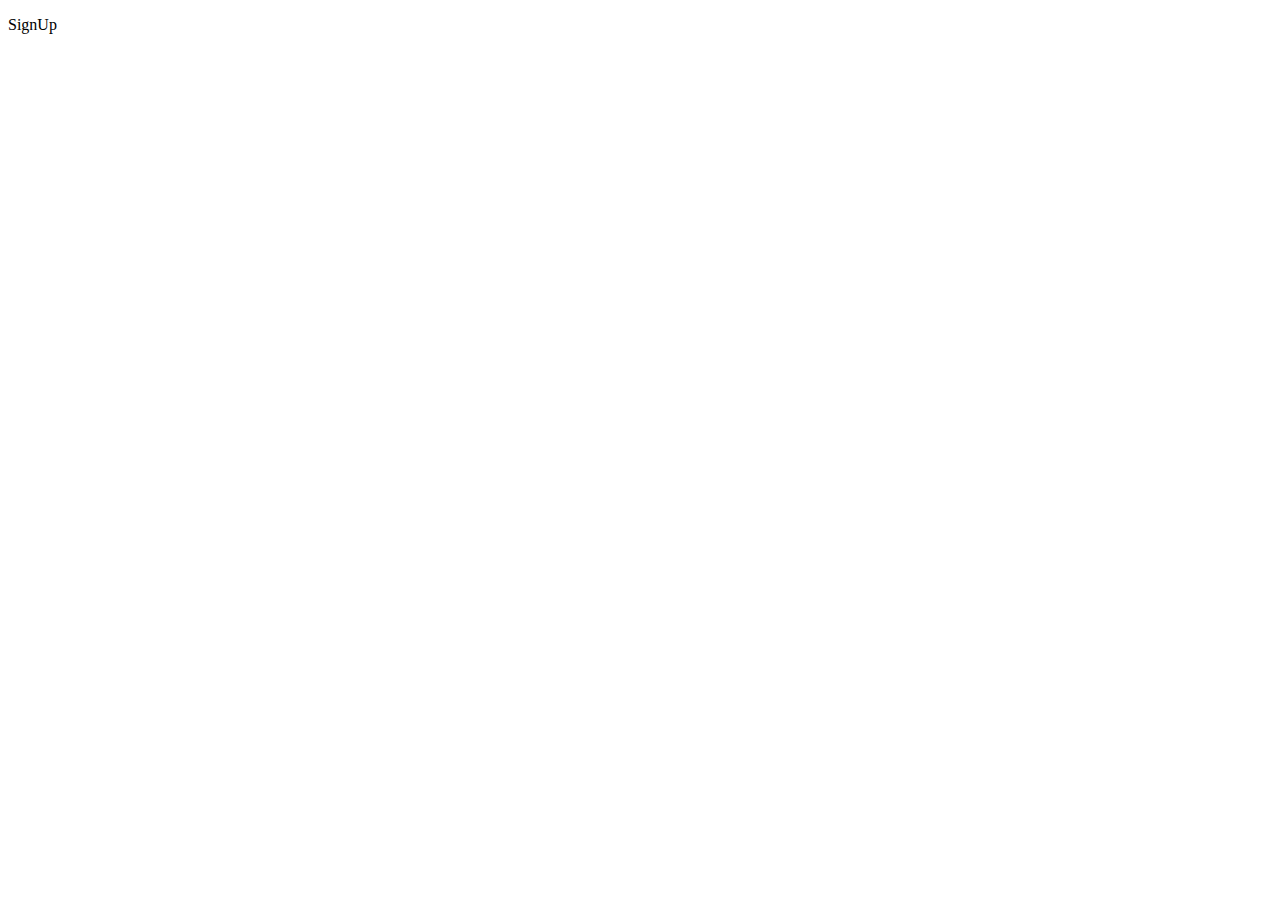
==== SignUp.html @ 64c42365 "investment" ====
<!DOCTYPE html>
<html lang="en">
<head>
    <meta charset="UTF-8">
    <meta name="viewport" content="width=device-width, initial-scale=1.0">
    <title>Sign Up</title>
    <link rel="stylesheet" href="SignIn.css">
    <link rel="icon" href="image/investerlogo.png">
</head>
<body>
    <p>SignUp</p>
</body>
</html>
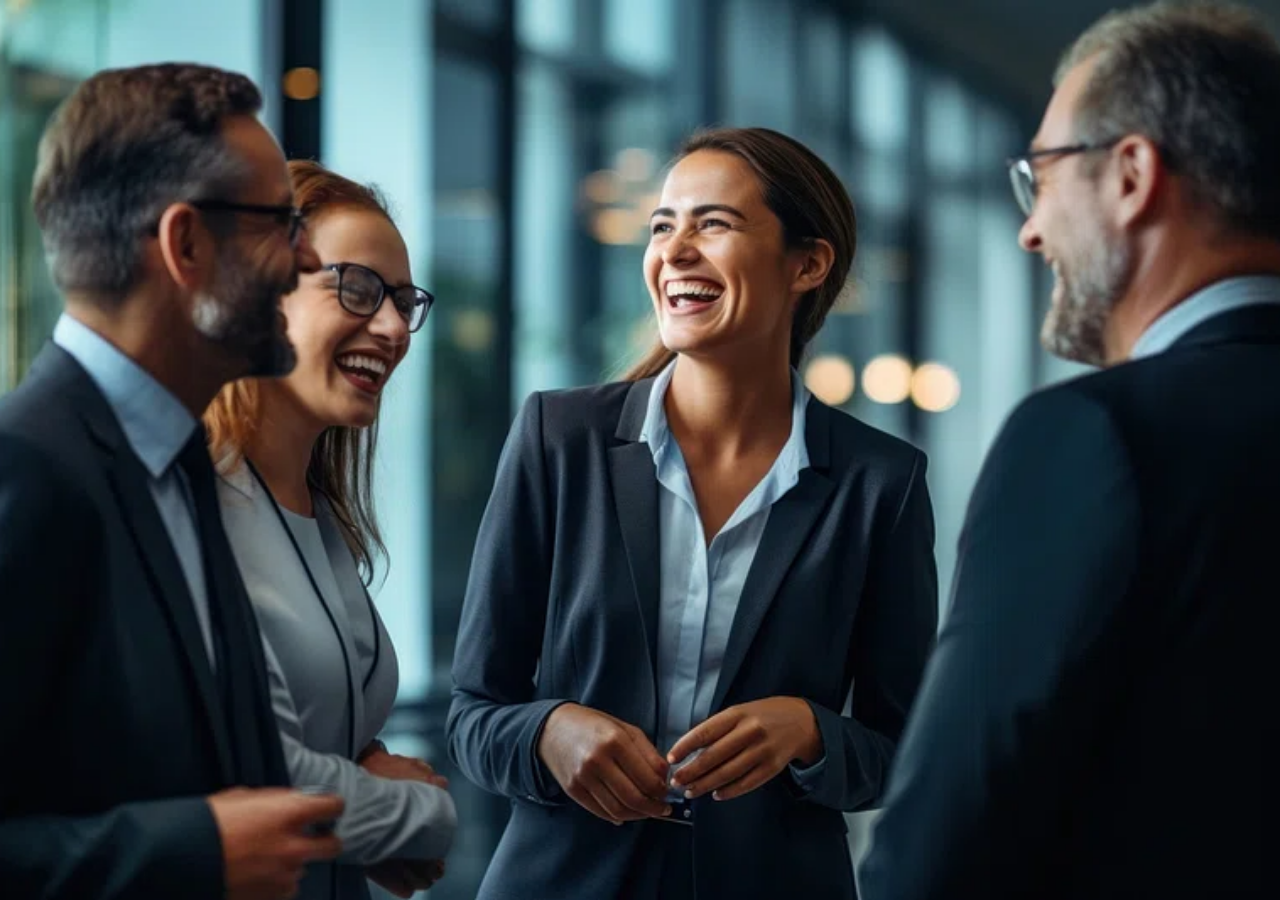
==== commit e26d0689: "containers" ====
--- a/SignUp.html
+++ b/SignUp.html
@@ -4,10 +4,11 @@
     <meta charset="UTF-8">
     <meta name="viewport" content="width=device-width, initial-scale=1.0">
     <title>Sign Up</title>
-    <link rel="stylesheet" href="SignIn.css">
+    <link rel="stylesheet" href="SignUp.css">
     <link rel="icon" href="image/investerlogo.png">
 </head>
 <body>
-    <p>SignUp</p>
+    
+
 </body>
 </html>--- a/SignUp.css
+++ b/SignUp.css
@@ -0,0 +1,9 @@
+*{
+    margin: 0;
+    padding: 0;
+    background-image: url(image/in2.webp);
+    height: 100vh;
+    background-repeat: no-repeat;
+    background-position: center;
+    background-size: cover;
+}
